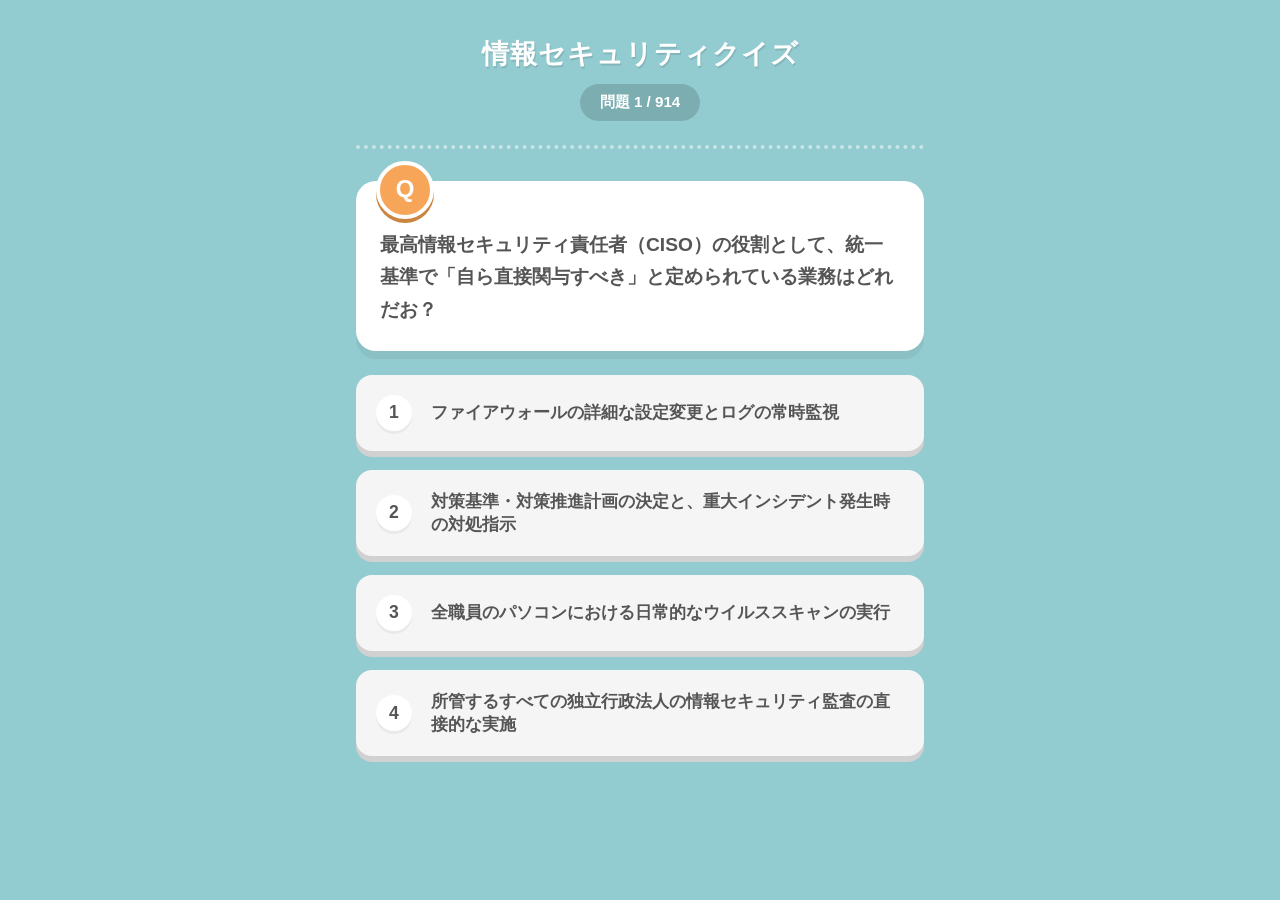
==== index.html @ 7cbc73d8 "アップロード：クイズアプリの基本ファイル一式を追加 ・HTML, CSS, JSの基本ファイルを配置 ・統一基準ガイドラインのクイズデータ（questions.js）を追加 ・PWA用のマニフェス" ====
<!DOCTYPE html>
<html lang="ja">
<head>
    <meta charset="UTF-8">
    <meta name="viewport" content="width=device-width, initial-scale=1.0, maximum-scale=1.0, user-scalable=no">
    <title>情報セキュリティ統一基準ガイドライン クイズ</title>
    <link rel="stylesheet" href="styles.css">
    <link rel="manifest" href="manifest.json">
    <meta name="theme-color" content="#1e293b">
    <link rel="apple-touch-icon" href="icon-192.svg">
</head>
<body>
    <div class="app-container">
        <header>
            <h1>情報セキュリティクイズ</h1>
            <div id="progress" class="progress">問題 1 / 3</div>
        </header>

        <main id="quiz-container">
            <div id="question-block" class="question-block">
                <p id="question-text">読み込み中...</p>
            </div>

            <div id="choices-block" class="choices-block">
                <!-- Choices will be injected here -->
            </div>

            <div id="result-block" class="result-block hidden">
                <div class="result-header">
                    <span id="correct-answer-label">正解: <span id="correct-answer-number"></span></span>
                    <span id="source-label" class="source-badge">出典: <span id="source-text"></span></span>
                </div>
                <div class="explanation-box">
                    <h3>解説</h3>
                    <p id="explanation-text"></p>
                </div>
                <button id="next-btn" class="next-btn">次の問題へ</button>
            </div>
        </main>
    </div>

    <script src="questions.js"></script>
    <script src="app.js"></script>
    <script>
        if ('serviceWorker' in navigator) {
            window.addEventListener('load', () => {
                navigator.serviceWorker.register('sw.js')
                    .then(reg => console.log('Service Worker registered.', reg))
                    .catch(err => console.log('Service Worker registration failed.', err));
            });
        }
    </script>
</body>
</html>
---- styles.css ----
:root {
    --bg-color: #92cbd0; /* Flat Icon light blue/teal like the seal background */
    --text-color: #555555; /* Soft dark gray for text */
    --primary-color: #f7a659; /* Cute flat orange for accents */
    --secondary-color: #f4f4f4; /* Off-white */
    --success-color: #79cc8e; /* Pastel green from flat icon palette */
    --error-color: #eba5a5; /* Pastel pink/red */
    --card-bg: #ffffff;
    --card-border: #e0e0e0;
    --choice-bg: #f5f5f5;
    --choice-hover: #ebebeb;
    --shadow-color: rgba(0, 0, 0, 0.08);
}

* {
    box-sizing: border-box;
    margin: 0;
    padding: 0;
    -webkit-tap-highlight-color: transparent;
}

body {
    font-family: "Varela Round", "Hiragino Rounded W3", "Hiragino Kaku Gothic ProN", "Meiryo", sans-serif;
    background-color: var(--bg-color);
    color: var(--text-color);
    line-height: 1.6;
    display: flex;
    justify-content: center;
    min-height: 100vh;
}

.app-container {
    width: 100%;
    max-width: 600px;
    display: flex;
    flex-direction: column;
    padding: 1rem;
}

header {
    text-align: center;
    margin-top: 1rem;
    margin-bottom: 2rem;
    padding-bottom: 1.5rem;
    border-bottom: 4px dotted rgba(255, 255, 255, 0.5);
}

h1 {
    font-size: 1.7rem;
    font-weight: 800;
    color: #ffffff;
    text-shadow: 1px 2px 0px rgba(0,0,0,0.1);
    margin-bottom: 0.5rem;
    letter-spacing: 1px;
}

.progress {
    font-size: 0.95rem;
    font-weight: bold;
    color: #ffffff;
    background-color: rgba(0,0,0,0.15);
    display: inline-block;
    padding: 0.4rem 1.2rem;
    border-radius: 20px;
}

.question-block {
    background-color: var(--card-bg);
    padding: 2.5rem 1.5rem 1.5rem;
    border-radius: 20px;
    margin-bottom: 1.5rem;
    box-shadow: 0 8px 0 rgba(0,0,0,0.05); /* Flat soft shadow */
    position: relative;
    color: var(--text-color);
}

/* Cute 'Q' decoration */
.question-block::before {
    content: "Q";
    position: absolute;
    top: -20px;
    left: 20px;
    background-color: var(--primary-color);
    color: white;
    font-weight: bold;
    font-size: 1.5rem;
    width: 50px;
    height: 50px;
    display: flex;
    align-items: center;
    justify-content: center;
    border-radius: 50%;
    box-shadow: 0 4px 0 #cc8441; /* Flat 3d shadow for circle */
    border: 4px solid var(--card-bg); /* Cutout effect */
}

#question-text {
    font-size: 1.2rem;
    font-weight: 700;
    color: var(--text-color);
    margin-top: 0.5rem;
    line-height: 1.7;
}

.choices-block {
    display: flex;
    flex-direction: column;
    gap: 1.2rem;
    margin-bottom: 1.5rem;
}

.choice-btn {
    background-color: var(--choice-bg);
    color: var(--text-color);
    border: none;
    border-radius: 16px;
    padding: 1.25rem;
    font-size: 1.05rem;
    font-weight: bold;
    text-align: left;
    cursor: pointer;
    transition: all 0.1s ease;
    display: flex;
    align-items: center;
    box-shadow: 0 6px 0 #d1d1d1; /* Flat 3D effect */
    position: relative;
    top: 0;
}

.choice-btn:active:not(:disabled) {
    top: 6px;
    box-shadow: 0 0px 0 transparent;
}

.choice-btn.correct {
    background-color: var(--success-color);
    color: white;
    box-shadow: 0 6px 0 #5ba86d;
}

.choice-btn.incorrect {
    background-color: var(--error-color);
    color: white;
    box-shadow: 0 6px 0 #cc8686;
}

.choice-btn:disabled {
    cursor: default;
}

.choice-btn.correct .choice-number,
.choice-btn.incorrect .choice-number {
    background-color: rgba(255, 255, 255, 0.4);
    color: white;
    box-shadow: none;
}

.choice-number {
    display: inline-flex;
    align-items: center;
    justify-content: center;
    width: 36px;
    height: 36px;
    border-radius: 50%;
    background-color: #ffffff;
    color: var(--text-color);
    margin-right: 1.2rem;
    font-weight: 800;
    font-size: 1.1rem;
    flex-shrink: 0;
    box-shadow: 0 3px 0 rgba(0,0,0,0.05); /* Slight internal 3d */
}

.result-block {
    background-color: var(--card-bg);
    border-radius: 20px;
    padding: 2rem 1.5rem 1.5rem;
    margin-bottom: 2rem;
    box-shadow: 0 8px 0 rgba(0,0,0,0.05);
    opacity: 0;
    transform: translateY(15px);
    transition: all 0.4s cubic-bezier(0.175, 0.885, 0.32, 1.275); /* Bouncy fade in */
}

.result-block.active {
    opacity: 1;
    transform: translateY(0);
}

.result-header {
    display: flex;
    justify-content: space-between;
    align-items: center;
    margin-bottom: 1.2rem;
    flex-wrap: wrap;
    gap: 0.5rem;
    border-bottom: 3px dotted var(--card-border);
    padding-bottom: 1rem;
}

#correct-answer-label {
    font-weight: 900;
    font-size: 1.3rem;
    color: var(--success-color);
}

.source-badge {
    background-color: var(--choice-bg);
    padding: 0.4rem 1rem;
    border-radius: 999px;
    font-size: 0.85rem;
    font-weight: bold;
    color: #888;
}

.explanation-box h3 {
    font-size: 1.1rem;
    margin-bottom: 0.8rem;
    color: var(--primary-color);
    display: inline-block;
}

#explanation-text {
    font-size: 1rem;
    font-weight: 500;
    margin-bottom: 1.5rem;
    line-height: 1.8;
}

.next-btn {
    width: 100%;
    background-color: var(--primary-color);
    color: white;
    border: none;
    border-radius: 16px;
    padding: 1.25rem;
    font-size: 1.2rem;
    font-weight: 900;
    cursor: pointer;
    box-shadow: 0 6px 0 #cc8441;
    transition: all 0.1s ease;
    position: relative;
    top: 0;
}

.next-btn:active {
    top: 6px;
    box-shadow: 0 0px 0 transparent;
}

.hidden {
    display: none !important;
}
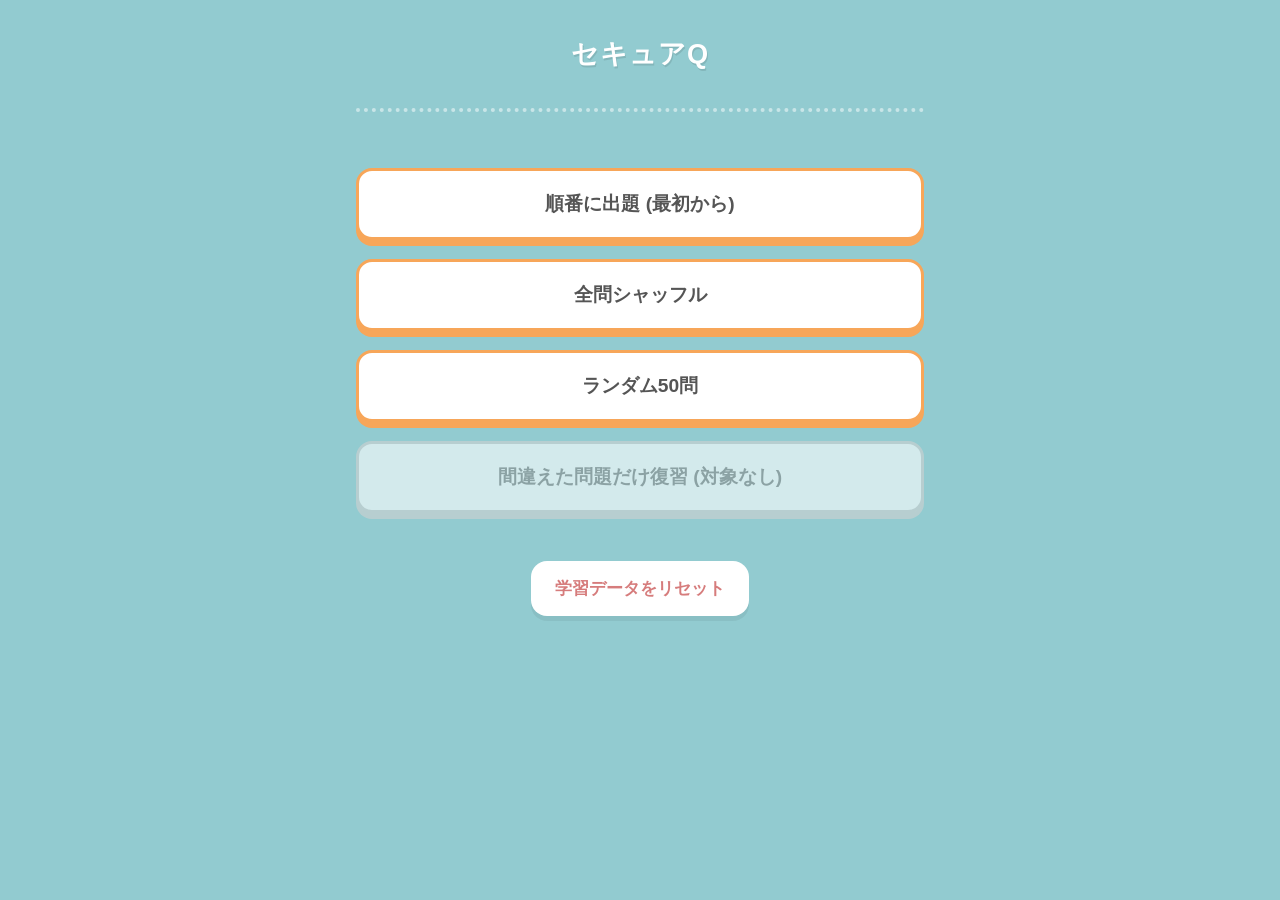
==== commit 7ccae91b: "スタート画面追加バージョン" ====
--- a/index.html
+++ b/index.html
@@ -6,37 +6,57 @@
     <title>情報セキュリティ統一基準ガイドライン クイズ</title>
     <link rel="stylesheet" href="styles.css">
     <link rel="manifest" href="manifest.json">
-    <meta name="theme-color" content="#1e293b">
+    <meta name="theme-color" content="#92cbd0">
     <link rel="apple-touch-icon" href="icon-192.svg">
 </head>
 <body>
     <div class="app-container">
         <header>
-            <h1>情報セキュリティクイズ</h1>
-            <div id="progress" class="progress">問題 1 / 3</div>
+            <h1>セキュアQ</h1>
         </header>
 
-        <main id="quiz-container">
-            <div id="question-block" class="question-block">
-                <p id="question-text">読み込み中...</p>
+        <!-- Home Screen -->
+        <div id="home-screen" class="screen active">
+            <div class="mode-buttons">
+                <button id="mode-sequential" class="menu-btn">順番に出題 (最初から)</button>
+                <button id="mode-shuffle" class="menu-btn">全問シャッフル</button>
+                <button id="mode-random50" class="menu-btn">ランダム50問</button>
+                <button id="mode-review" class="menu-btn" disabled>間違えた問題だけ復習</button>
+            </div>
+            <div class="data-controls">
+                <button id="btn-reset-data" class="text-btn">学習データをリセット</button>
+            </div>
+        </div>
+
+        <!-- Quiz Screen -->
+        <div id="quiz-screen" class="screen hidden">
+            <div class="quiz-header-controls">
+                <button id="btn-back-home" class="icon-btn">◀ ホームに戻る</button>
+                <div id="progress" class="progress">問題 - / -</div>
             </div>
 
-            <div id="choices-block" class="choices-block">
-                <!-- Choices will be injected here -->
-            </div>
+            <main id="quiz-container">
+                <div id="question-block" class="question-block">
+                    <p id="question-text">読み込み中...</p>
+                </div>
 
-            <div id="result-block" class="result-block hidden">
-                <div class="result-header">
-                    <span id="correct-answer-label">正解: <span id="correct-answer-number"></span></span>
-                    <span id="source-label" class="source-badge">出典: <span id="source-text"></span></span>
+                <div id="choices-block" class="choices-block">
+                    <!-- Choices will be injected here -->
                 </div>
-                <div class="explanation-box">
-                    <h3>解説</h3>
-                    <p id="explanation-text"></p>
+
+                <div id="result-block" class="result-block hidden">
+                    <div class="result-header">
+                        <span id="correct-answer-label">正解: <span id="correct-answer-number"></span></span>
+                        <span id="source-label" class="source-badge">出典: <span id="source-text"></span></span>
+                    </div>
+                    <div class="explanation-box">
+                        <h3>解説</h3>
+                        <p id="explanation-text"></p>
+                    </div>
+                    <button id="next-btn" class="next-btn">次の問題へ</button>
                 </div>
-                <button id="next-btn" class="next-btn">次の問題へ</button>
-            </div>
-        </main>
+            </main>
+        </div>
     </div>
 
     <script src="questions.js"></script>
--- a/styles.css
+++ b/styles.css
@@ -1,253 +1,363 @@
-:root {
-    --bg-color: #92cbd0; /* Flat Icon light blue/teal like the seal background */
-    --text-color: #555555; /* Soft dark gray for text */
-    --primary-color: #f7a659; /* Cute flat orange for accents */
-    --secondary-color: #f4f4f4; /* Off-white */
-    --success-color: #79cc8e; /* Pastel green from flat icon palette */
-    --error-color: #eba5a5; /* Pastel pink/red */
-    --card-bg: #ffffff;
-    --card-border: #e0e0e0;
-    --choice-bg: #f5f5f5;
-    --choice-hover: #ebebeb;
-    --shadow-color: rgba(0, 0, 0, 0.08);
-}
-
-* {
-    box-sizing: border-box;
-    margin: 0;
-    padding: 0;
-    -webkit-tap-highlight-color: transparent;
-}
-
-body {
-    font-family: "Varela Round", "Hiragino Rounded W3", "Hiragino Kaku Gothic ProN", "Meiryo", sans-serif;
-    background-color: var(--bg-color);
-    color: var(--text-color);
-    line-height: 1.6;
-    display: flex;
-    justify-content: center;
-    min-height: 100vh;
-}
-
-.app-container {
-    width: 100%;
-    max-width: 600px;
-    display: flex;
-    flex-direction: column;
-    padding: 1rem;
-}
-
-header {
-    text-align: center;
-    margin-top: 1rem;
-    margin-bottom: 2rem;
-    padding-bottom: 1.5rem;
-    border-bottom: 4px dotted rgba(255, 255, 255, 0.5);
-}
-
-h1 {
-    font-size: 1.7rem;
-    font-weight: 800;
-    color: #ffffff;
-    text-shadow: 1px 2px 0px rgba(0,0,0,0.1);
-    margin-bottom: 0.5rem;
-    letter-spacing: 1px;
-}
-
-.progress {
-    font-size: 0.95rem;
-    font-weight: bold;
-    color: #ffffff;
-    background-color: rgba(0,0,0,0.15);
-    display: inline-block;
-    padding: 0.4rem 1.2rem;
-    border-radius: 20px;
-}
-
-.question-block {
-    background-color: var(--card-bg);
-    padding: 2.5rem 1.5rem 1.5rem;
-    border-radius: 20px;
-    margin-bottom: 1.5rem;
-    box-shadow: 0 8px 0 rgba(0,0,0,0.05); /* Flat soft shadow */
-    position: relative;
-    color: var(--text-color);
-}
-
-/* Cute 'Q' decoration */
-.question-block::before {
-    content: "Q";
-    position: absolute;
-    top: -20px;
-    left: 20px;
-    background-color: var(--primary-color);
-    color: white;
-    font-weight: bold;
-    font-size: 1.5rem;
-    width: 50px;
-    height: 50px;
-    display: flex;
-    align-items: center;
-    justify-content: center;
-    border-radius: 50%;
-    box-shadow: 0 4px 0 #cc8441; /* Flat 3d shadow for circle */
-    border: 4px solid var(--card-bg); /* Cutout effect */
-}
-
-#question-text {
-    font-size: 1.2rem;
-    font-weight: 700;
-    color: var(--text-color);
-    margin-top: 0.5rem;
-    line-height: 1.7;
-}
-
-.choices-block {
-    display: flex;
-    flex-direction: column;
-    gap: 1.2rem;
-    margin-bottom: 1.5rem;
-}
-
-.choice-btn {
-    background-color: var(--choice-bg);
-    color: var(--text-color);
-    border: none;
-    border-radius: 16px;
-    padding: 1.25rem;
-    font-size: 1.05rem;
-    font-weight: bold;
-    text-align: left;
-    cursor: pointer;
-    transition: all 0.1s ease;
-    display: flex;
-    align-items: center;
-    box-shadow: 0 6px 0 #d1d1d1; /* Flat 3D effect */
-    position: relative;
-    top: 0;
-}
-
-.choice-btn:active:not(:disabled) {
-    top: 6px;
-    box-shadow: 0 0px 0 transparent;
-}
-
-.choice-btn.correct {
-    background-color: var(--success-color);
-    color: white;
-    box-shadow: 0 6px 0 #5ba86d;
-}
-
-.choice-btn.incorrect {
-    background-color: var(--error-color);
-    color: white;
-    box-shadow: 0 6px 0 #cc8686;
-}
-
-.choice-btn:disabled {
-    cursor: default;
-}
-
-.choice-btn.correct .choice-number,
-.choice-btn.incorrect .choice-number {
-    background-color: rgba(255, 255, 255, 0.4);
-    color: white;
-    box-shadow: none;
-}
-
-.choice-number {
-    display: inline-flex;
-    align-items: center;
-    justify-content: center;
-    width: 36px;
-    height: 36px;
-    border-radius: 50%;
-    background-color: #ffffff;
-    color: var(--text-color);
-    margin-right: 1.2rem;
-    font-weight: 800;
-    font-size: 1.1rem;
-    flex-shrink: 0;
-    box-shadow: 0 3px 0 rgba(0,0,0,0.05); /* Slight internal 3d */
-}
-
-.result-block {
-    background-color: var(--card-bg);
-    border-radius: 20px;
-    padding: 2rem 1.5rem 1.5rem;
-    margin-bottom: 2rem;
-    box-shadow: 0 8px 0 rgba(0,0,0,0.05);
-    opacity: 0;
-    transform: translateY(15px);
-    transition: all 0.4s cubic-bezier(0.175, 0.885, 0.32, 1.275); /* Bouncy fade in */
-}
-
-.result-block.active {
-    opacity: 1;
-    transform: translateY(0);
-}
-
-.result-header {
-    display: flex;
-    justify-content: space-between;
-    align-items: center;
-    margin-bottom: 1.2rem;
-    flex-wrap: wrap;
-    gap: 0.5rem;
-    border-bottom: 3px dotted var(--card-border);
-    padding-bottom: 1rem;
-}
-
-#correct-answer-label {
-    font-weight: 900;
-    font-size: 1.3rem;
-    color: var(--success-color);
-}
-
-.source-badge {
-    background-color: var(--choice-bg);
-    padding: 0.4rem 1rem;
-    border-radius: 999px;
-    font-size: 0.85rem;
-    font-weight: bold;
-    color: #888;
-}
-
-.explanation-box h3 {
-    font-size: 1.1rem;
-    margin-bottom: 0.8rem;
-    color: var(--primary-color);
-    display: inline-block;
-}
-
-#explanation-text {
-    font-size: 1rem;
-    font-weight: 500;
-    margin-bottom: 1.5rem;
-    line-height: 1.8;
-}
-
-.next-btn {
-    width: 100%;
-    background-color: var(--primary-color);
-    color: white;
-    border: none;
-    border-radius: 16px;
-    padding: 1.25rem;
-    font-size: 1.2rem;
-    font-weight: 900;
-    cursor: pointer;
-    box-shadow: 0 6px 0 #cc8441;
-    transition: all 0.1s ease;
-    position: relative;
-    top: 0;
-}
-
-.next-btn:active {
-    top: 6px;
-    box-shadow: 0 0px 0 transparent;
-}
-
-.hidden {
-    display: none !important;
-}
+:root {
+    --bg-color: #92cbd0; /* Flat Icon light blue/teal like the seal background */
+    --text-color: #555555; /* Soft dark gray for text */
+    --primary-color: #f7a659; /* Cute flat orange for accents */
+    --secondary-color: #f4f4f4; /* Off-white */
+    --success-color: #79cc8e; /* Pastel green from flat icon palette */
+    --error-color: #eba5a5; /* Pastel pink/red */
+    --card-bg: #ffffff;
+    --card-border: #e0e0e0;
+    --choice-bg: #f5f5f5;
+    --choice-hover: #ebebeb;
+    --shadow-color: rgba(0, 0, 0, 0.08);
+}
+
+* {
+    box-sizing: border-box;
+    margin: 0;
+    padding: 0;
+    -webkit-tap-highlight-color: transparent;
+}
+
+body {
+    font-family: "Varela Round", "Hiragino Rounded W3", "Hiragino Kaku Gothic ProN", "Meiryo", sans-serif;
+    background-color: var(--bg-color);
+    color: var(--text-color);
+    line-height: 1.6;
+    display: flex;
+    justify-content: center;
+    min-height: 100vh;
+}
+
+.app-container {
+    width: 100%;
+    max-width: 600px;
+    display: flex;
+    flex-direction: column;
+    padding: 1rem;
+}
+
+header {
+    text-align: center;
+    margin-top: 1rem;
+    margin-bottom: 2rem;
+    padding-bottom: 1.5rem;
+    border-bottom: 4px dotted rgba(255, 255, 255, 0.5);
+}
+
+h1 {
+    font-size: 1.7rem;
+    font-weight: 800;
+    color: #ffffff;
+    text-shadow: 1px 2px 0px rgba(0,0,0,0.1);
+    margin-bottom: 0.5rem;
+    letter-spacing: 1px;
+}
+
+.progress {
+    font-size: 0.95rem;
+    font-weight: bold;
+    color: #ffffff;
+    background-color: rgba(0,0,0,0.15);
+    display: inline-block;
+    padding: 0.4rem 1.2rem;
+    border-radius: 20px;
+}
+
+.question-block {
+    background-color: var(--card-bg);
+    padding: 2.5rem 1.5rem 1.5rem;
+    border-radius: 20px;
+    margin-bottom: 1.5rem;
+    box-shadow: 0 8px 0 rgba(0,0,0,0.05); /* Flat soft shadow */
+    position: relative;
+    color: var(--text-color);
+}
+
+/* Cute 'Q' decoration */
+.question-block::before {
+    content: "Q";
+    position: absolute;
+    top: -20px;
+    left: 20px;
+    background-color: var(--primary-color);
+    color: white;
+    font-weight: bold;
+    font-size: 1.5rem;
+    width: 50px;
+    height: 50px;
+    display: flex;
+    align-items: center;
+    justify-content: center;
+    border-radius: 50%;
+    box-shadow: 0 4px 0 #cc8441; /* Flat 3d shadow for circle */
+    border: 4px solid var(--card-bg); /* Cutout effect */
+}
+
+#question-text {
+    font-size: 1.2rem;
+    font-weight: 700;
+    color: var(--text-color);
+    margin-top: 0.5rem;
+    line-height: 1.7;
+}
+
+.choices-block {
+    display: flex;
+    flex-direction: column;
+    gap: 1.2rem;
+    margin-bottom: 1.5rem;
+}
+
+.choice-btn {
+    background-color: var(--choice-bg);
+    color: var(--text-color);
+    border: none;
+    border-radius: 16px;
+    padding: 1.25rem;
+    font-size: 1.05rem;
+    font-weight: bold;
+    text-align: left;
+    cursor: pointer;
+    transition: all 0.1s ease;
+    display: flex;
+    align-items: center;
+    box-shadow: 0 6px 0 #d1d1d1; /* Flat 3D effect */
+    position: relative;
+    top: 0;
+}
+
+.choice-btn:active:not(:disabled) {
+    top: 6px;
+    box-shadow: 0 0px 0 transparent;
+}
+
+.choice-btn.correct {
+    background-color: var(--success-color);
+    color: white;
+    box-shadow: 0 6px 0 #5ba86d;
+}
+
+.choice-btn.incorrect {
+    background-color: var(--error-color);
+    color: white;
+    box-shadow: 0 6px 0 #cc8686;
+}
+
+.choice-btn:disabled {
+    cursor: default;
+}
+
+.choice-btn.correct .choice-number,
+.choice-btn.incorrect .choice-number {
+    background-color: rgba(255, 255, 255, 0.4);
+    color: white;
+    box-shadow: none;
+}
+
+.choice-number {
+    display: inline-flex;
+    align-items: center;
+    justify-content: center;
+    width: 36px;
+    height: 36px;
+    border-radius: 50%;
+    background-color: #ffffff;
+    color: var(--text-color);
+    margin-right: 1.2rem;
+    font-weight: 800;
+    font-size: 1.1rem;
+    flex-shrink: 0;
+    box-shadow: 0 3px 0 rgba(0,0,0,0.05); /* Slight internal 3d */
+}
+
+.result-block {
+    background-color: var(--card-bg);
+    border-radius: 20px;
+    padding: 2rem 1.5rem 1.5rem;
+    margin-bottom: 2rem;
+    box-shadow: 0 8px 0 rgba(0,0,0,0.05);
+    opacity: 0;
+    transform: translateY(15px);
+    transition: all 0.4s cubic-bezier(0.175, 0.885, 0.32, 1.275); /* Bouncy fade in */
+}
+
+.result-block.active {
+    opacity: 1;
+    transform: translateY(0);
+}
+
+.result-header {
+    display: flex;
+    justify-content: space-between;
+    align-items: center;
+    margin-bottom: 1.2rem;
+    flex-wrap: wrap;
+    gap: 0.5rem;
+    border-bottom: 3px dotted var(--card-border);
+    padding-bottom: 1rem;
+}
+
+#correct-answer-label {
+    font-weight: 900;
+    font-size: 1.3rem;
+    color: var(--success-color);
+}
+
+.source-badge {
+    background-color: var(--choice-bg);
+    padding: 0.4rem 1rem;
+    border-radius: 999px;
+    font-size: 0.85rem;
+    font-weight: bold;
+    color: #888;
+}
+
+.explanation-box h3 {
+    font-size: 1.1rem;
+    margin-bottom: 0.8rem;
+    color: var(--primary-color);
+    display: inline-block;
+}
+
+#explanation-text {
+    font-size: 1rem;
+    font-weight: 500;
+    margin-bottom: 1.5rem;
+    line-height: 1.8;
+}
+
+.next-btn {
+    width: 100%;
+    background-color: var(--primary-color);
+    color: white;
+    border: none;
+    border-radius: 16px;
+    padding: 1.25rem;
+    font-size: 1.2rem;
+    font-weight: 900;
+    cursor: pointer;
+    box-shadow: 0 6px 0 #cc8441;
+    transition: all 0.1s ease;
+    position: relative;
+    top: 0;
+}
+
+.next-btn:active {
+    top: 6px;
+    box-shadow: 0 0px 0 transparent;
+}
+
+.hidden {
+    display: none !important;
+}
+
+/* Home Screen & Screen Navigation */
+.screen {
+    display: none;
+    animation: fadeIn 0.3s ease;
+}
+
+.screen.active {
+    display: block;
+}
+
+@keyframes fadeIn {
+    from { opacity: 0; transform: translateY(10px); }
+    to { opacity: 1; transform: translateY(0); }
+}
+
+.mode-buttons {
+    display: flex;
+    flex-direction: column;
+    gap: 1.2rem;
+    margin-top: 1.5rem;
+}
+
+.menu-btn {
+    background-color: var(--card-bg);
+    color: var(--text-color);
+    border: 3px solid var(--primary-color);
+    border-radius: 16px;
+    padding: 1.25rem;
+    font-size: 1.2rem;
+    font-weight: 800;
+    cursor: pointer;
+    box-shadow: 0 6px 0 var(--primary-color);
+    transition: all 0.1s ease;
+    text-align: center;
+    position: relative;
+    top: 0;
+}
+
+.menu-btn:active:not(:disabled) {
+    top: 6px;
+    box-shadow: 0 0px 0 transparent;
+}
+
+.menu-btn:disabled {
+    opacity: 0.6;
+    cursor: default;
+    border-color: #d1d1d1;
+    box-shadow: 0 6px 0 #d1d1d1;
+    color: #888;
+}
+
+.data-controls {
+    margin-top: 3rem;
+    text-align: center;
+}
+
+.text-btn {
+    background-color: #ffffff;
+    color: #d67c7c;
+    border: none;
+    border-radius: 16px;
+    font-size: 1.05rem;
+    font-weight: 800;
+    cursor: pointer;
+    padding: 1rem 1.5rem;
+    box-shadow: 0 5px 0 rgba(0,0,0,0.06);
+    transition: all 0.1s ease;
+    position: relative;
+    top: 0;
+    display: inline-flex;
+    align-items: center;
+    justify-content: center;
+}
+
+.text-btn:active {
+    top: 5px;
+    box-shadow: 0 0px 0 transparent;
+}
+
+/* Quiz Header Controls */
+.quiz-header-controls {
+    display: flex;
+    justify-content: space-between;
+    align-items: center;
+    margin-bottom: 1.5rem;
+}
+
+.icon-btn {
+    background-color: #ffffff;
+    color: var(--text-color);
+    border: none;
+    border-radius: 999px;
+    font-weight: 800;
+    font-size: 1rem;
+    cursor: pointer;
+    padding: 0.6rem 1.2rem;
+    box-shadow: 0 4px 0 rgba(0,0,0,0.06);
+    transition: all 0.1s ease;
+    position: relative;
+    top: 0;
+    display: inline-flex;
+    align-items: center;
+    gap: 0.3rem;
+}
+
+.icon-btn:active {
+    top: 4px;
+    box-shadow: 0 0px 0 transparent;
+}
